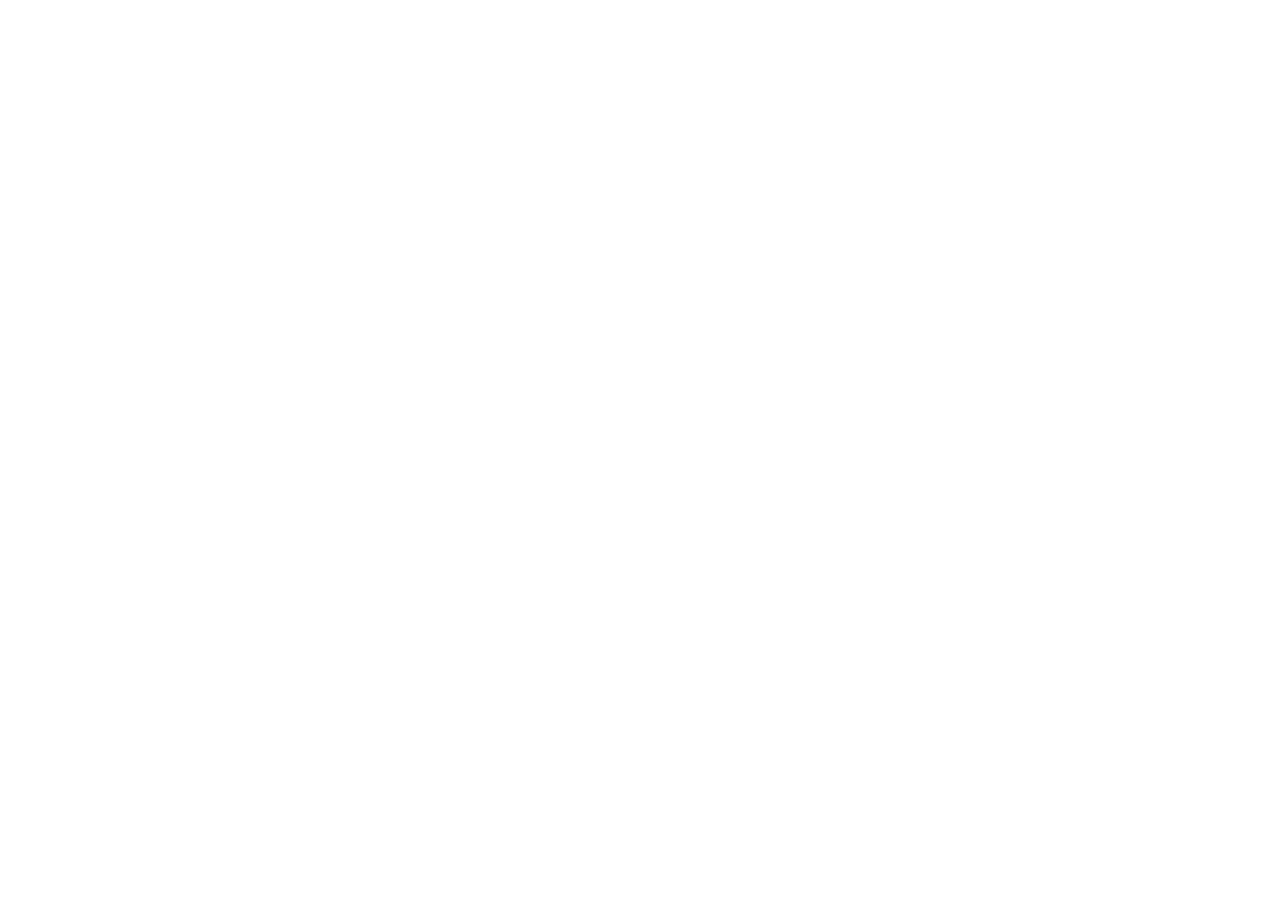
==== prejetoRelogio/index.html @ 7d94217d "Um projeto de relógio digital" ====
<!DOCTYPE html>
<html lang="en">
<head>
    <meta charset="UTF-8">
    
    <meta name="viewport" content="width=device-width, initial-scale=1.0">
    <title>Relógio Digital</title>
    <link rel="stylesheet" href="style.css">
</head>
<body>



    
    <script src="scripit.js"></script>
</body>
</html>
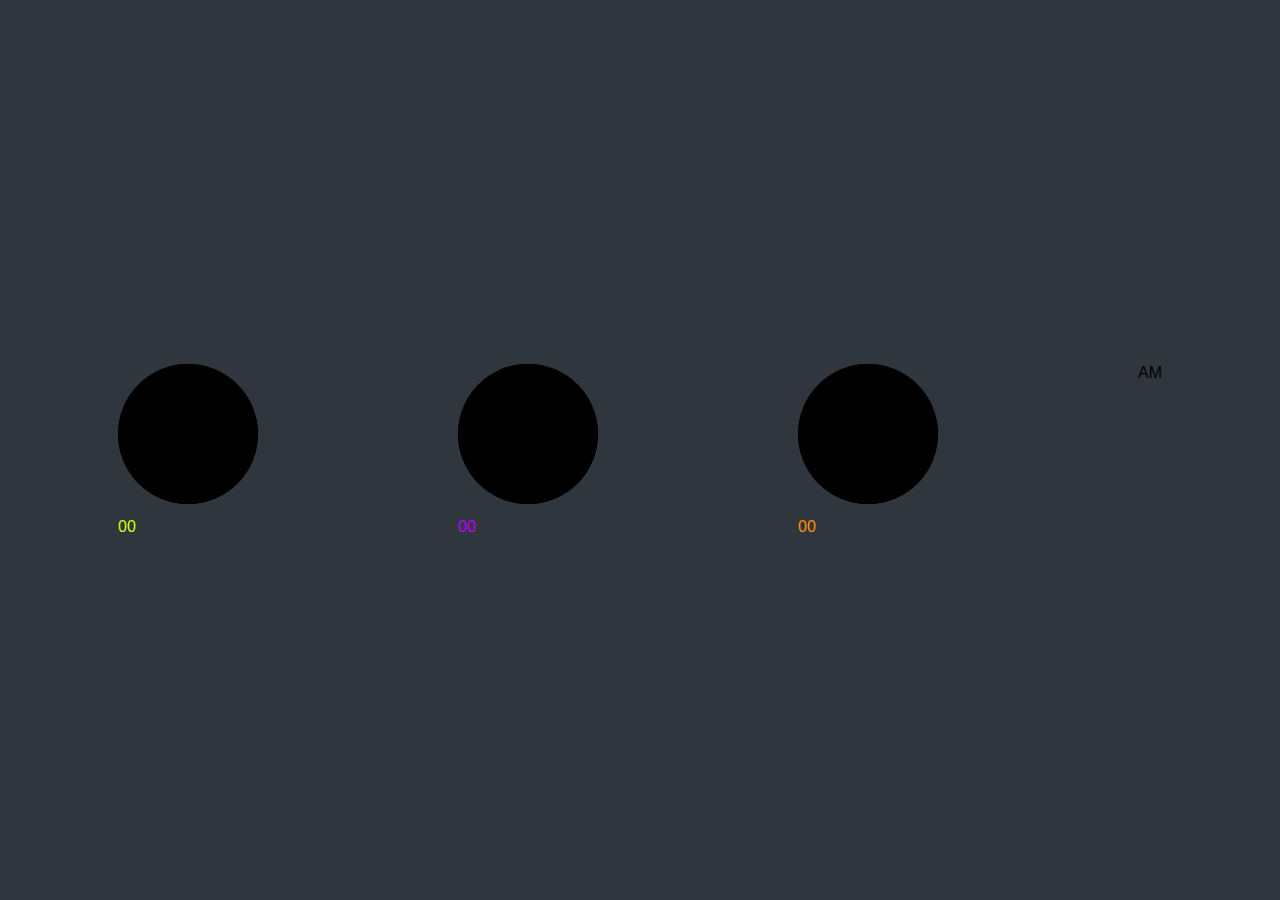
==== commit 867c1a3b: "adisio nando css" ====
--- a/prejetoRelogio/index.html
+++ b/prejetoRelogio/index.html
@@ -1,17 +1,57 @@
 <!DOCTYPE html>
 <html lang="en">
+
 <head>
     <meta charset="UTF-8">
-    
+
     <meta name="viewport" content="width=device-width, initial-scale=1.0">
     <title>Relógio Digital</title>
     <link rel="stylesheet" href="style.css">
 </head>
+
 <body>
+
+    <ul id="relogio">
+        <li class="iten-circulo" style="color: #d9ff02;">
+            <svg>
+                <circle cx="70" cy="70" r="70"></circle>
+                <circle cx="70" cy="70" r="70" id="hh"></circle>
+            </svg>
+            <div id="horas">
+                00
+            </div>
+        </li>
+
+        <li class="iten-circulo" style="color: #bb00ff ;">
+            <svg>
+                <circle cx="70" cy="70" r="70"></circle>
+                <circle cx="70" cy="70" r="70" id="mm"></circle>
+            </svg>
+            <div id="minutos">
+                00
+            </div>
+        </li>
+
+        <li class="iten-circulo" style="color: #ff9100 ;">
+            <svg>
+                <circle cx="70" cy="70" r="70"></circle>
+                <circle cx="70" cy="70" r="70" id="ss"></circle>
+            </svg>
+            <div id="segundos">
+                00
+            </div>
+        </li>
+
+          <li class="ap"> 
+            <div id="ampm">
+                AM
+            </div>
+          </li>
+    </ul>
 
 
 
-    
     <script src="scripit.js"></script>
 </body>
+
 </html>--- a/prejetoRelogio/style.css
+++ b/prejetoRelogio/style.css
@@ -0,0 +1,41 @@
+* {
+    margin: 0;
+    padding: 0;
+    box-sizing: border-box;
+    font-family: 'century gothic', sans-serif;
+    list-style: none;
+}
+
+body {
+    display: flex;
+    justify-content: center;
+    align-items: center;
+    min-height: 100vh;
+    background: #2f363e;
+}
+
+#relogio {
+    display: flex;
+    gap: 40px; 
+}
+
+.item-circulo {
+    position: relative;
+    width: 150px;
+    
+    height: 150px;
+    background: blue;
+}
+
+
+
+
+
+
+
+
+
+
+
+
+
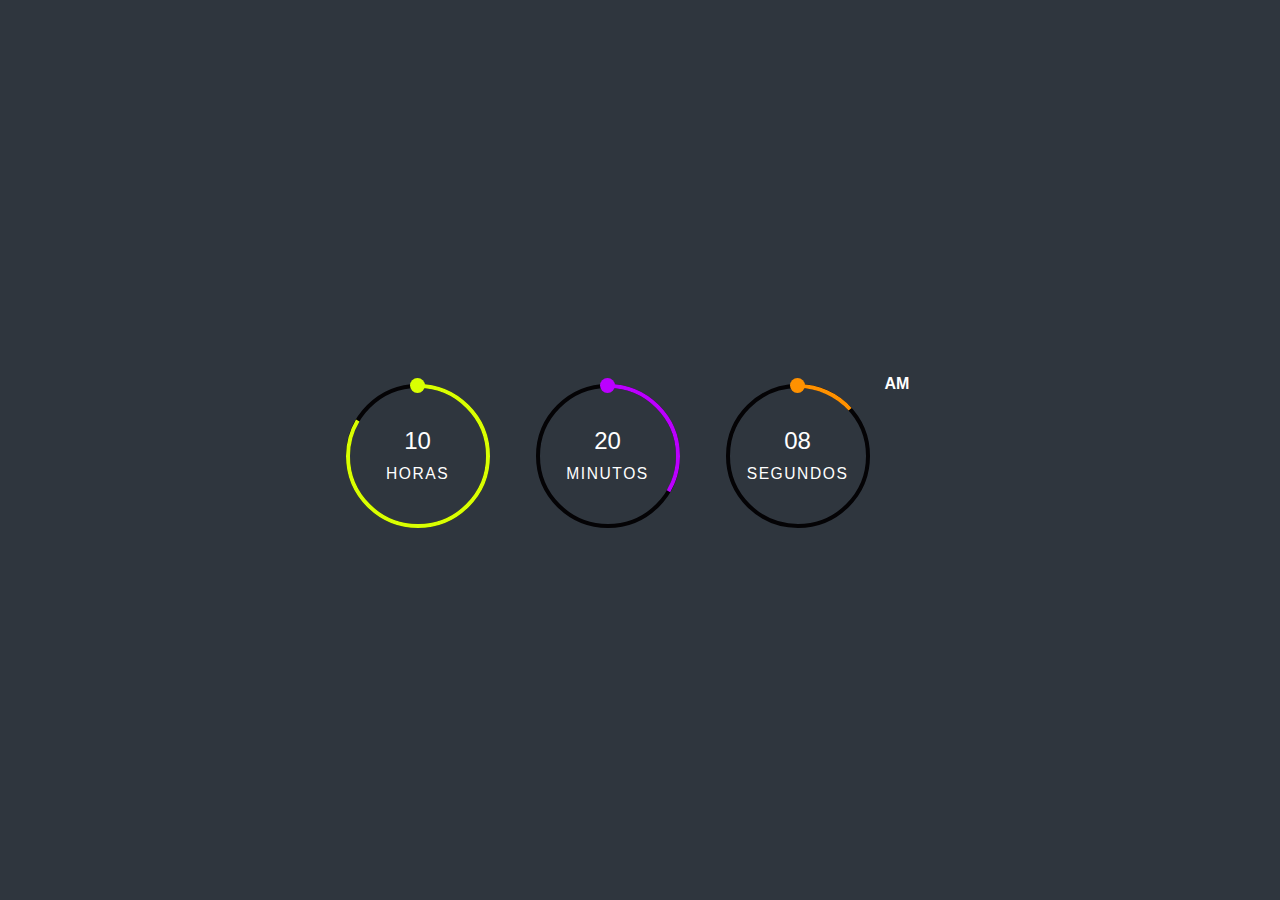
==== commit ddeca2e3: "adicionando JS" ====
--- a/prejetoRelogio/index.html
+++ b/prejetoRelogio/index.html
@@ -12,7 +12,10 @@
 <body>
 
     <ul id="relogio">
-        <li class="iten-circulo" style="color: #d9ff02;">
+        <li class="item-circulo" style="--clr: #d9ff02;">
+            <i class="pontos hr_ponto"></i>
+
+
             <svg>
                 <circle cx="70" cy="70" r="70"></circle>
                 <circle cx="70" cy="70" r="70" id="hh"></circle>
@@ -22,7 +25,9 @@
             </div>
         </li>
 
-        <li class="iten-circulo" style="color: #bb00ff ;">
+        <li class="item-circulo" style="--clr: #bb00ff ;">
+            <i class="pontos min_ponto"></i>
+
             <svg>
                 <circle cx="70" cy="70" r="70"></circle>
                 <circle cx="70" cy="70" r="70" id="mm"></circle>
@@ -32,7 +37,9 @@
             </div>
         </li>
 
-        <li class="iten-circulo" style="color: #ff9100 ;">
+        <li class="item-circulo" style="--clr: #ff9100 ;">
+            <i class="pontos seg_ponto"></i>
+
             <svg>
                 <circle cx="70" cy="70" r="70"></circle>
                 <circle cx="70" cy="70" r="70" id="ss"></circle>
--- a/prejetoRelogio/style.css
+++ b/prejetoRelogio/style.css
@@ -3,7 +3,6 @@
     padding: 0;
     box-sizing: border-box;
     font-family: 'century gothic', sans-serif;
-    list-style: none;
 }
 
 body {
@@ -16,26 +15,84 @@
 
 #relogio {
     display: flex;
-    gap: 40px; 
+    gap: 40px;
 }
 
 .item-circulo {
     position: relative;
     width: 150px;
-    
+    list-style: none;
     height: 150px;
-    background: blue;
+    display: flex;
+    justify-content: center;
+    align-items: center;
 }
 
+.item-circulo svg {
+    position: absolute;
+    top: 3px;
+    left: 3px;
+    width: 100%;
+    height: 100%;
+    transform: rotate(270deg);
+}
 
+#horas,
+#minutos,
+#segundos {
+    font-weight: 500;
+    font-size: 1.5em;
+    text-align: center;
+    color: #fff;
+    position: absolute;
+    text-transform: uppercase;
+    padding-top: 10px;
+}
 
+#horas span,
+#minutos span,
+#segundos span {
+    display: block;
+    margin-top: 10px;
+    font-size: .65em;
+    letter-spacing: .1em;
+}
 
+#relogio .ap {
+    list-style: none;
+    color: #fff;
+    font-weight: bold;
+    font-size: 1em;
+    transform: translateX(-28px);
+}
 
+.item-circulo svg circle {
+    fill: transparent;
+    stroke-width: 4px;
+    stroke: var(--clr);
+    stroke-dasharray: 440;
+    transform: translate(2px, 2px);
+}
 
+.item-circulo svg circle:nth-of-type(1) {
+    stroke: #040305;
+}
 
+.item-circulo .pontos {
+    position: absolute;
+    top: 3px;
+    display: flex;
+    justify-content: center;
+    z-index: 10;
+    width: 100%;
+    height: 100%;
+}
 
-
-
-
-
-
+.item-circulo .pontos::before{
+    content: '';
+    position: absolute;
+    width: 15px;
+    height: 15px;
+    background: var(--clr);
+    border-radius: 50%;
+}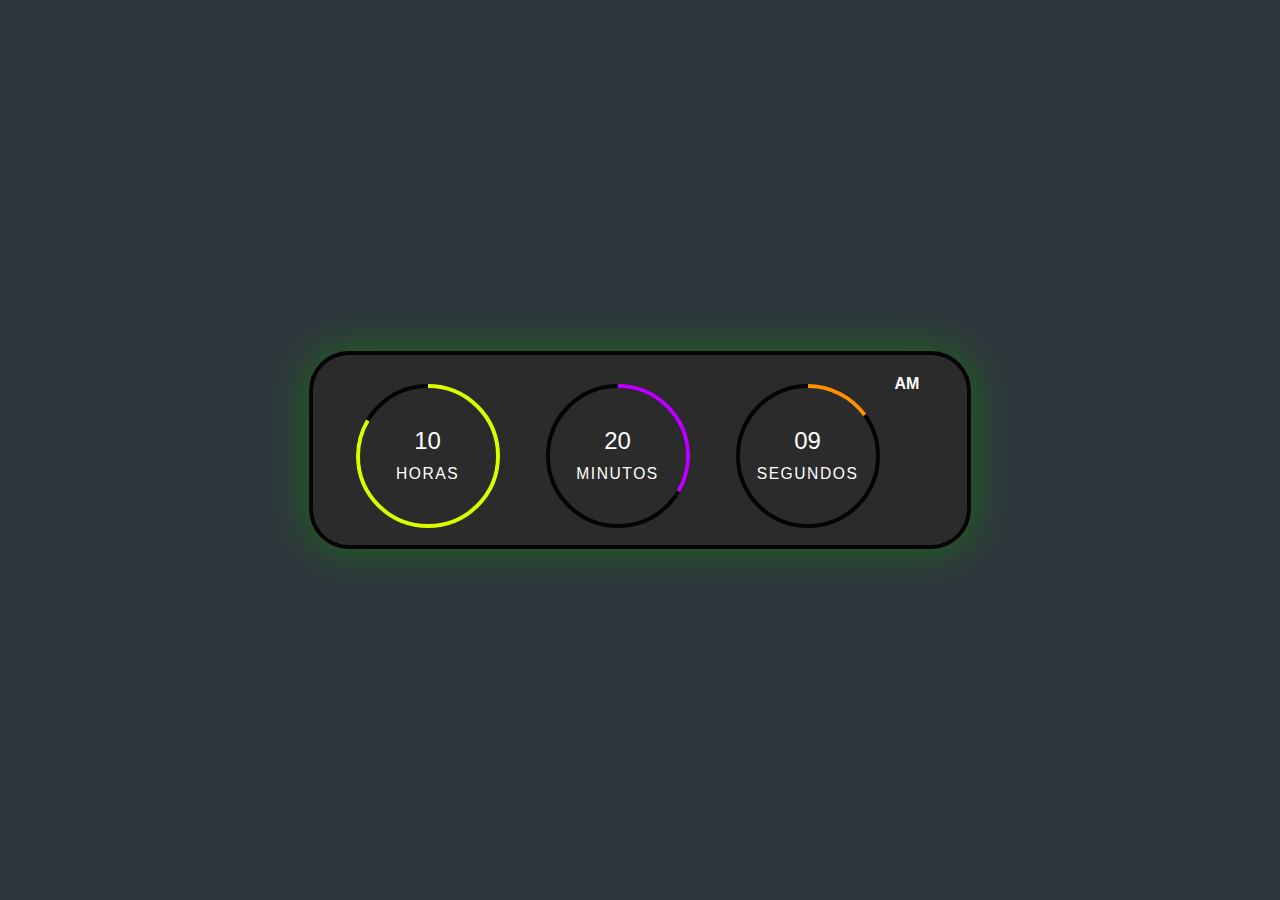
==== commit af7fcfc9: "debugando cursor do relogio" ====
--- a/prejetoRelogio/index.html
+++ b/prejetoRelogio/index.html
@@ -13,9 +13,6 @@
 
     <ul id="relogio">
         <li class="item-circulo" style="--clr: #d9ff02;">
-            <i class="pontos hr_ponto"></i>
-
-
             <svg>
                 <circle cx="70" cy="70" r="70"></circle>
                 <circle cx="70" cy="70" r="70" id="hh"></circle>
@@ -26,8 +23,6 @@
         </li>
 
         <li class="item-circulo" style="--clr: #bb00ff ;">
-            <i class="pontos min_ponto"></i>
-
             <svg>
                 <circle cx="70" cy="70" r="70"></circle>
                 <circle cx="70" cy="70" r="70" id="mm"></circle>
@@ -38,8 +33,6 @@
         </li>
 
         <li class="item-circulo" style="--clr: #ff9100 ;">
-            <i class="pontos seg_ponto"></i>
-
             <svg>
                 <circle cx="70" cy="70" r="70"></circle>
                 <circle cx="70" cy="70" r="70" id="ss"></circle>
--- a/prejetoRelogio/style.css
+++ b/prejetoRelogio/style.css
@@ -16,6 +16,12 @@
 #relogio {
     display: flex;
     gap: 40px;
+    background-color: #2b2b2b;
+    padding: 20px 20px 20px 40px;
+    user-select: none;
+    border: 4px solid #040305;
+    border-radius: 40px;
+    box-shadow: 0 0 40px 6px #215E21;
 }
 
 .item-circulo {
@@ -77,22 +83,3 @@
 .item-circulo svg circle:nth-of-type(1) {
     stroke: #040305;
 }
-
-.item-circulo .pontos {
-    position: absolute;
-    top: 3px;
-    display: flex;
-    justify-content: center;
-    z-index: 10;
-    width: 100%;
-    height: 100%;
-}
-
-.item-circulo .pontos::before{
-    content: '';
-    position: absolute;
-    width: 15px;
-    height: 15px;
-    background: var(--clr);
-    border-radius: 50%;
-}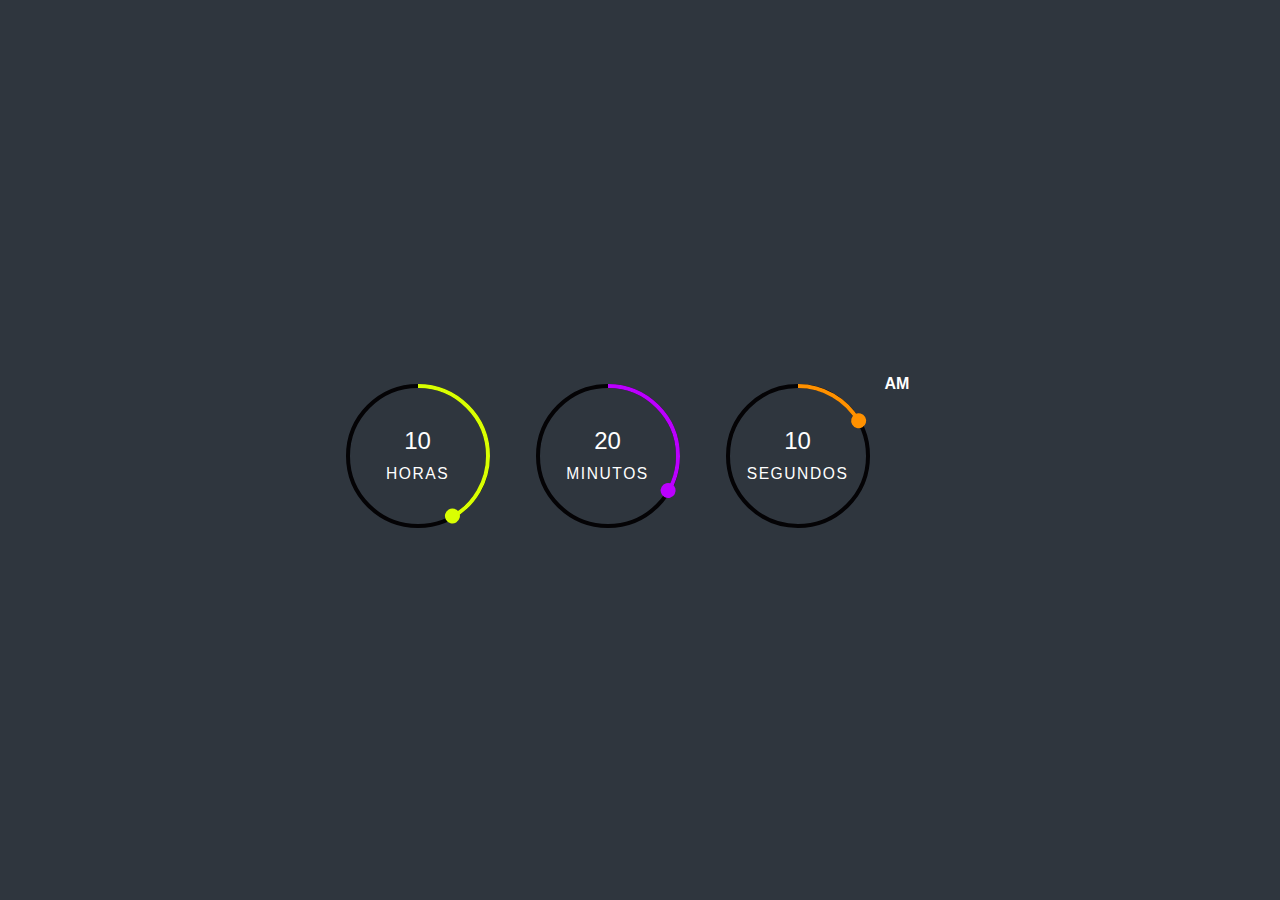
==== commit 665156ec: "debugando cursor do relogio pt.2" ====
--- a/prejetoRelogio/index.html
+++ b/prejetoRelogio/index.html
@@ -13,6 +13,7 @@
 
     <ul id="relogio">
         <li class="item-circulo" style="--clr: #d9ff02;">
+            <i class="pontos hr_ponto"></i>
             <svg>
                 <circle cx="70" cy="70" r="70"></circle>
                 <circle cx="70" cy="70" r="70" id="hh"></circle>
@@ -23,6 +24,7 @@
         </li>
 
         <li class="item-circulo" style="--clr: #bb00ff ;">
+            <i class="pontos min_ponto"></i>
             <svg>
                 <circle cx="70" cy="70" r="70"></circle>
                 <circle cx="70" cy="70" r="70" id="mm"></circle>
@@ -33,6 +35,7 @@
         </li>
 
         <li class="item-circulo" style="--clr: #ff9100 ;">
+            <i class="pontos seg_ponto"></i>
             <svg>
                 <circle cx="70" cy="70" r="70"></circle>
                 <circle cx="70" cy="70" r="70" id="ss"></circle>
@@ -49,8 +52,6 @@
           </li>
     </ul>
 
-
-
     <script src="scripit.js"></script>
 </body>
 
--- a/prejetoRelogio/style.css
+++ b/prejetoRelogio/style.css
@@ -16,12 +16,6 @@
 #relogio {
     display: flex;
     gap: 40px;
-    background-color: #2b2b2b;
-    padding: 20px 20px 20px 40px;
-    user-select: none;
-    border: 4px solid #040305;
-    border-radius: 40px;
-    box-shadow: 0 0 40px 6px #215E21;
 }
 
 .item-circulo {
@@ -83,3 +77,22 @@
 .item-circulo svg circle:nth-of-type(1) {
     stroke: #040305;
 }
+
+.item-circulo .pontos {
+    position: absolute;
+    top: 3px;
+    display: flex;
+    justify-content: center;
+    z-index: 10;
+    width: 100%;
+    height: 103%;
+}
+
+.item-circulo .pontos::before{
+    content: '';
+    position: absolute;
+    width: 15px;
+    height: 15px;
+    background: var(--clr);
+    border-radius: 50%;
+}
